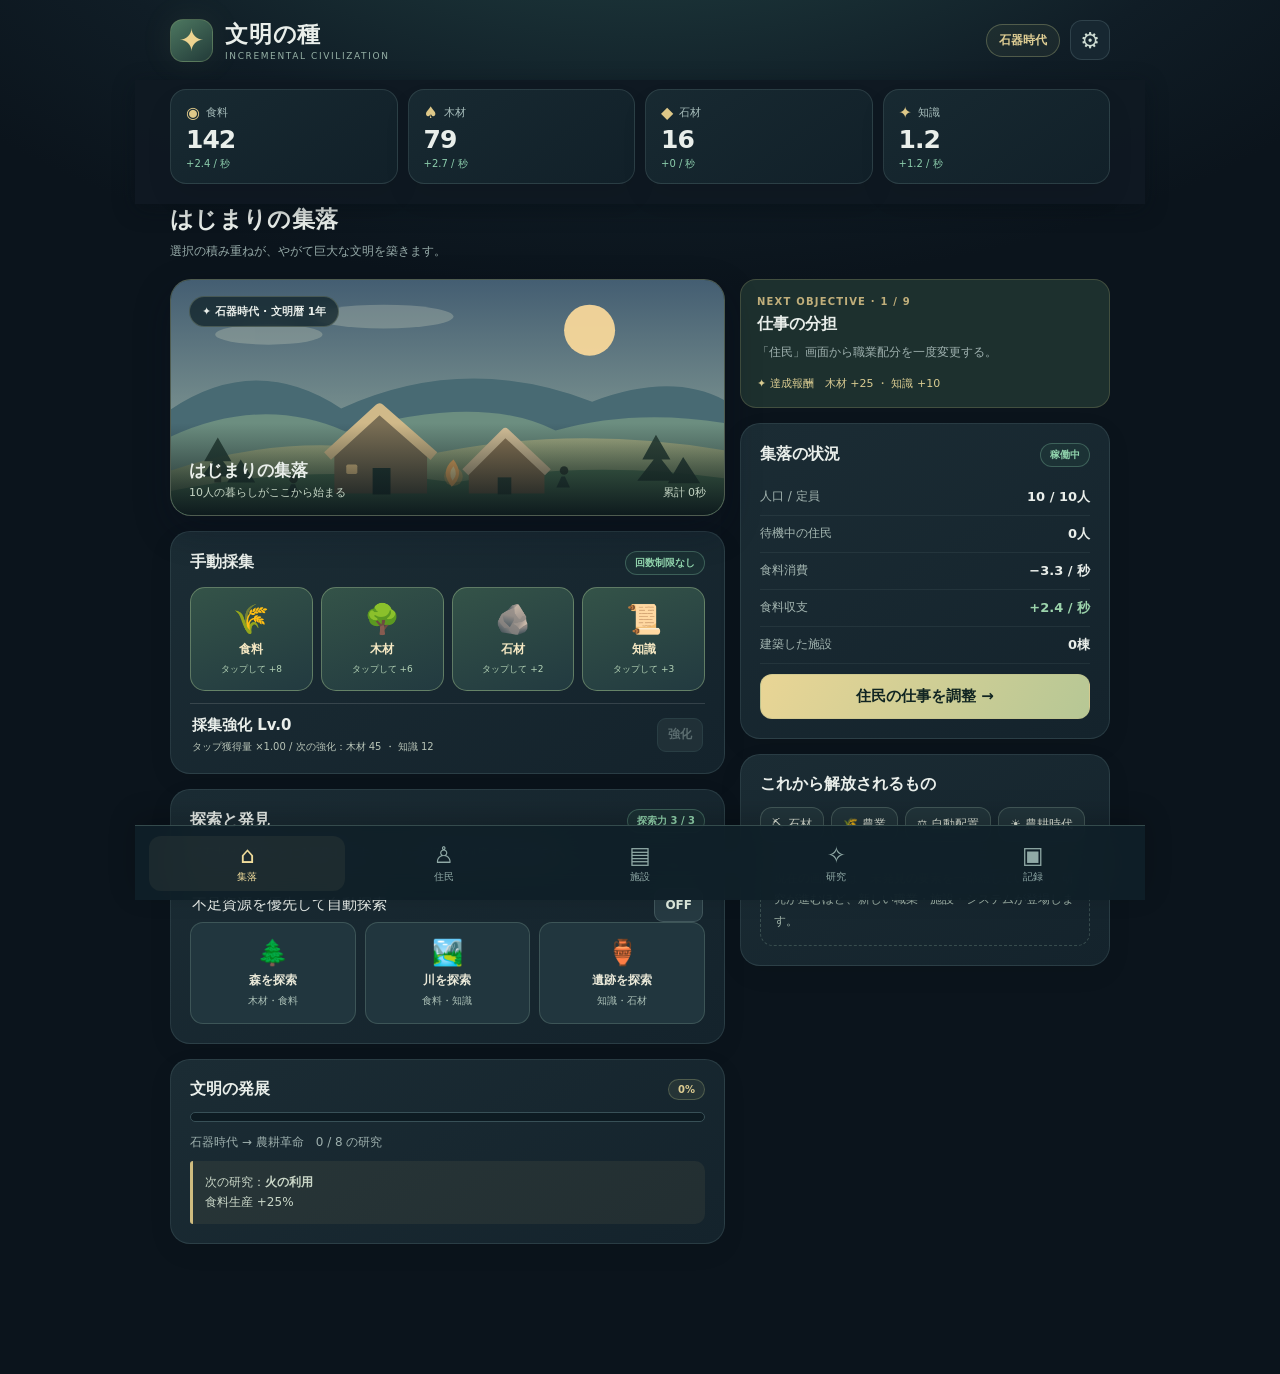
==== games/civilization/index.html @ dfb6eaeb "Add files via upload" ====
<!doctype html>
<html lang="ja">
<head>
  <meta charset="utf-8">
  <meta name="viewport" content="width=device-width, initial-scale=1, maximum-scale=1, viewport-fit=cover">
  <meta name="theme-color" content="#101a23">
  <meta name="description" content="文明を育て、技術を解き明かすインクリメンタルゲーム。">
  <title>文明の種 v0.6.0 | Incremental Civilization</title>
  <meta http-equiv="Cache-Control" content="no-cache, no-store, must-revalidate">
  <link rel="apple-touch-icon" href="icon-180.png">
  <link rel="icon" type="image/png" href="icon-192.png">
  <link rel="manifest" href="manifest.webmanifest">
  <link rel="stylesheet" href="style.css?v=0.6.0">
</head>
<body>
  <div class="app" id="app">
    <header class="topbar">
      <div class="brand">
        <div class="brand-logo" aria-hidden="true">✦</div>
        <div class="brand-text"><strong>文明の種</strong><span>INCREMENTAL CIVILIZATION</span></div>
      </div>
      <div class="header-right"><span id="era-pill" class="era-pill">石器時代</span><button class="icon-btn" data-action="settings" title="設定とセーブ" aria-label="設定とセーブ">⚙</button></div>
    </header>
    <section class="resource-bar" id="resources" aria-live="off"></section>
    <main id="main" class="main-content" tabindex="-1"></main>
    <nav class="bottom-nav" aria-label="ゲームの画面">
      <button class="nav-btn active" data-tab="home"><span class="nav-glyph">⌂</span><span>集落</span></button>
      <button class="nav-btn" data-tab="people"><span class="nav-glyph">♙</span><span>住民</span></button>
      <button class="nav-btn" data-tab="buildings"><span class="nav-glyph">▤</span><span>施設</span></button>
      <button class="nav-btn" data-tab="research"><span class="nav-glyph">✧</span><span>研究</span></button>
      <button class="nav-btn" data-tab="history"><span class="nav-glyph">▣</span><span>記録</span></button>
    </nav>
    <div id="toast" class="toast" role="status" aria-live="polite"></div>
    <div id="modal-root"></div>
  </div>
  <script src="game.js?v=0.6.0" defer></script>
</body>
</html>
---- games/civilization/style.css ----
:root{font-family:ui-sans-serif,-apple-system,BlinkMacSystemFont,"Hiragino Kaku Gothic ProN","Yu Gothic",Meiryo,sans-serif;color:#e9eeea;background:#0c151c;font-size:15px;-webkit-text-size-adjust:100%;color-scheme:dark}
*{box-sizing:border-box}body{margin:0;min-height:100dvh;background:radial-gradient(ellipse 900px 500px at 50% -210px,#274c4b 0%,#101d26 70%,#0b141c 100%);overscroll-behavior-y:contain}button{font:inherit;cursor:pointer;-webkit-tap-highlight-color:transparent}button:focus-visible{outline:2px solid #efd38f;outline-offset:2px}button:disabled{cursor:not-allowed;opacity:.39}button:active:not(:disabled){transform:scale(.985)}.app{width:min(100%,1010px);min-height:100dvh;margin:0 auto;padding-bottom:calc(98px + env(safe-area-inset-bottom))}.topbar{height:80px;display:flex;align-items:center;justify-content:space-between;padding:14px clamp(16px,3.2vw,35px);gap:12px}.brand{display:flex;align-items:center;gap:12px}.brand-logo{display:grid;place-items:center;border:1px solid #78926770;background:linear-gradient(145deg,#4d7760,#223b39);width:43px;height:43px;border-radius:13px;color:#edd390;font-size:31px;box-shadow:0 0 35px #b9c37b15}.brand-text{display:flex;flex-direction:column;gap:1px}.brand-text strong{font-family:serif;font-size:24px;letter-spacing:.13em;font-weight:650}.brand-text span{font-size:9px;letter-spacing:.18em;color:#96b1a6}.header-right{display:flex;gap:10px;align-items:center}.era-pill{border:1px solid #9da57666;border-radius:999px;color:#dfce94;background:#aeb87913;padding:7px 12px;white-space:nowrap;font-size:12px;font-weight:700}.icon-btn{width:40px;height:40px;border:1px solid #6881884d;border-radius:12px;background:#172731;color:#cddbd2;font-size:22px}.resource-bar{display:grid;grid-template-columns:repeat(4,minmax(0,1fr));gap:10px;padding:0 clamp(16px,3.2vw,35px) 20px}.resource{min-width:0;padding:13px 15px 12px;border:1px solid #607b7d4a;border-radius:16px;background:linear-gradient(145deg,#1c3038bd,#13232cbd);box-shadow:0 14px 28px #00000010}.resource-top{display:flex;gap:6px;align-items:center;color:#a6bcba;font-size:11px}.resource-icon{color:#dec888;font-size:16px}.resource-val{font-size:25px;line-height:1.4;letter-spacing:-.04em;font-weight:750;font-variant-numeric:tabular-nums;white-space:nowrap;overflow:hidden;text-overflow:ellipsis}.resource-rate{font-size:10px;color:#8ccdac;font-variant-numeric:tabular-nums}.resource-rate.neg{color:#e0aa99}.main-content{padding:0 clamp(16px,3.2vw,35px) 32px}.view-head{display:flex;align-items:flex-end;justify-content:space-between;gap:12px;margin:0 0 18px}.view-head h1{margin:0;font-size:24px;letter-spacing:.02em;font-family:serif}.view-head p{margin:7px 0 0;color:#96aaa8;font-size:12px;line-height:1.6}.layout-two{display:grid;grid-template-columns:1.5fr 1fr;gap:15px;align-items:start}.stack{display:grid;gap:15px}.panel{border:1px solid #5f7e8040;border-radius:20px;padding:19px;background:linear-gradient(148deg,#1b2c34,#14232c);box-shadow:0 8px 25px #00000012}.panel h2,.panel h3{margin:0 0 12px}.panel h2{font-size:16px}.panel h3{font-size:14px}.panel-title{display:flex;align-items:center;justify-content:space-between;gap:10px;margin-bottom:12px}.panel-title h2,.panel-title h3{margin:0}.muted{color:#9dafad}.small{font-size:12px}.tiny{font-size:11px}.eyebrow{letter-spacing:.12em;text-transform:uppercase;color:#c1af7b;font-weight:800;font-size:10px}.scene{border:1px solid #a9a47350;border-radius:21px;overflow:hidden;position:relative;background:#263c40;min-height:220px;box-shadow:0 14px 36px #0a101d55}.scene svg{display:block;width:100%;height:auto;min-height:200px;object-fit:cover}.scene-label{position:absolute;top:16px;left:18px;background:#0d1f25b8;border:1px solid #b9c59b43;border-radius:999px;padding:7px 12px;font-size:11px;font-weight:700;backdrop-filter:blur(6px)}.scene-footer{position:absolute;bottom:0;left:0;right:0;background:linear-gradient(transparent,#0a151af0);padding:36px 18px 15px;display:flex;justify-content:space-between;align-items:end;gap:15px}.scene-footer strong{font-size:17px}.scene-footer span{font-size:11px;color:#c6d6c5}.progress-track{background:#0d1b22;border-radius:999px;border:1px solid #385057;height:10px;overflow:hidden}.progress-track>span{height:100%;display:block;background:linear-gradient(90deg,#6caa7c,#e7d18a);transition:width .3s ease;border-radius:999px}.mission{border:1px solid #9a95684d;background:#1d302e;border-radius:16px;padding:16px}.mission strong{display:block;margin:7px 0 7px;font-size:16px}.mission .reward{margin-top:13px;display:flex;align-items:center;gap:8px;color:#d9cb91;font-size:11px}.tag{display:inline-block;font-size:10px;border-radius:999px;padding:4px 9px;background:#9fac781c;border:1px solid #b1b8804d;color:#ddcc91;font-weight:700;white-space:nowrap}.tag.green{color:#91d4ad;border-color:#71a99065;background:#408b681c}.tag.gray{color:#a7b6b8;border-color:#748d8f54;background:#61777c16}.button,.mini-btn{display:inline-flex;align-items:center;justify-content:center;gap:8px;border-radius:12px;border:1px solid #bdba8770;padding:12px 14px;color:#112522;background:linear-gradient(120deg,#e9d595,#b6c795);font-weight:750;transition:transform .12s ease,opacity .12s ease;min-height:43px}.button.secondary,.mini-btn.secondary{background:#263a42;color:#dfebdf;border:1px solid #7b979152}.button.ghost,.mini-btn.ghost{background:transparent;border:1px solid #667d8266;color:#c5d3cd}.button.danger{background:#5a322e;color:#fce5df;border-color:#a46b61}.button:disabled,.mini-btn:disabled{background:#2a3b40;border-color:#3b5558;color:#94a8a5;opacity:.55}.mini-btn{padding:7px 10px;min-height:34px;border-radius:9px;font-size:12px}.button.wide{width:100%}.explore-grid{display:grid;grid-template-columns:repeat(3,minmax(0,1fr));gap:9px}.explore-option{min-width:0;background:#21363e;border:1px solid #66827c68;color:#e8e7d7;border-radius:13px;padding:15px 7px;display:flex;flex-direction:column;align-items:center;gap:5px}.explore-option .emoji{font-size:25px}.explore-option strong{font-size:12px}.explore-option small{font-size:10px;color:#adc2b8}.explore-option:disabled{opacity:.4}.info-row{display:flex;align-items:center;justify-content:space-between;gap:10px;padding:9px 0;border-bottom:1px solid #75908c20}.info-row:last-child{border-bottom:0}.info-row span:first-child{color:#a4b6b1;font-size:12px}.info-row strong{font-size:13px}.notice{border-left:3px solid #cfbc7f;padding:11px 12px;border-radius:3px 10px 10px 3px;background:#c8b47814;font-size:12px;line-height:1.7;color:#c9d6c7}.cards{display:grid;grid-template-columns:repeat(2,minmax(0,1fr));gap:13px}.shop-card{border:1px solid #62818350;background:linear-gradient(130deg,#1a2e36,#172731);padding:17px;border-radius:17px;display:flex;flex-direction:column;gap:11px}.shop-card.locked{opacity:.58}.card-head{display:flex;align-items:flex-start;gap:11px}.card-icon{width:43px;height:43px;flex:0 0 43px;background:#92b58a19;border:1px solid #92b58a48;border-radius:12px;display:grid;place-items:center;font-size:23px}.card-title{flex:1;min-width:0}.card-title strong{display:block;font-size:14px}.card-title small{color:#8da5a2;font-size:11px}.card-desc{min-height:36px;color:#b2c2b9;font-size:12px;line-height:1.65}.card-foot{margin-top:auto;display:flex;align-items:end;justify-content:space-between;gap:10px}.cost{font-size:11px;line-height:1.65;color:#d4cba8}.cost .lacking{color:#ed9f94}.job-list{display:grid;gap:12px}.job{display:flex;align-items:center;justify-content:space-between;gap:8px;padding:14px;border:1px solid #67817c50;background:#1b2e36;border-radius:15px}.job-left{display:flex;align-items:center;gap:12px;min-width:0}.job-icon{display:grid;place-items:center;font-size:24px;width:38px}.job-info{min-width:0}.job-info strong{display:block;font-size:13px}.job-info small{color:#a0b8ae;font-size:11px;display:block;margin-top:4px}.job-controls{display:flex;align-items:center;gap:8px;flex-shrink:0}.qty{font-size:18px;font-weight:700;min-width:24px;text-align:center;font-variant-numeric:tabular-nums}.step-btn{border:1px solid #7e9c8c77;background:#2b4145;color:#e7ebdc;border-radius:10px;min-width:37px;min-height:37px;font-size:21px}.preset-row{display:flex;flex-wrap:wrap;gap:8px}.chips{display:flex;gap:7px;flex-wrap:wrap}.chip{background:#22353b;border:1px solid #6b817b75;border-radius:12px;padding:8px 11px;font-size:12px;color:#dbe1d5}.chip.active{background:#496c56;border-color:#a4c293;color:#f0f5e8}.history-row{padding:13px 2px;border-bottom:1px solid #66807f2f;display:flex;align-items:baseline;gap:12px;font-size:12px}.history-row time{color:#bdaf82;font-size:11px;min-width:68px}.history-row span{color:#d2dad1;line-height:1.6}.bottom-nav{position:fixed;z-index:20;bottom:0;left:50%;transform:translateX(-50%);width:min(100%,1010px);display:grid;grid-template-columns:repeat(5,minmax(0,1fr));align-items:center;padding:10px 14px calc(9px + env(safe-area-inset-bottom));border-top:1px solid #6b8a8269;background:#102028ed;backdrop-filter:blur(18px);box-shadow:0 -8px 28px #0003}.nav-btn{border:0;background:none;color:#90a9a6;min-height:55px;display:flex;align-items:center;justify-content:center;flex-direction:column;gap:3px;font-size:10px;border-radius:12px}.nav-btn .nav-glyph{font-size:23px;line-height:1}.nav-btn.active{color:#f0dc9b;background:#d4c48611}.toast{position:fixed;z-index:40;left:50%;transform:translate(-50%,10px);bottom:calc(88px + env(safe-area-inset-bottom));max-width:min(90vw,510px);border:1px solid #bdba8280;background:#263d3b;color:#f0ecd7;border-radius:15px;box-shadow:0 12px 34px #0007;padding:13px 17px;font-size:13px;line-height:1.5;opacity:0;pointer-events:none;transition:opacity .2s,transform .2s}.toast.show{opacity:1;transform:translate(-50%,0)}.modal-backdrop{position:fixed;inset:0;background:#02080bd6;z-index:50;display:grid;place-items:center;padding:18px}.modal{width:min(100%,490px);max-height:calc(100dvh - 40px);overflow:auto;background:#1b2f36;border:1px solid #9caa8863;border-radius:22px;padding:24px;box-shadow:0 24px 90px #000b}.modal h2{font-family:serif;margin:0 0 13px}.modal p{line-height:1.8;color:#c0ccc0;font-size:13px}.modal-actions{display:flex;gap:9px;flex-wrap:wrap;margin-top:22px}.modal-actions .button{flex:1}.modal-row{display:flex;justify-content:space-between;gap:12px;padding:12px 0;border-bottom:1px solid #607c7850;font-size:13px}.modal-row:last-child{border-bottom:none}.input-file{width:100%;margin:12px 0;color:#ddd;font-size:12px}.section-spacer{height:10px}.hero-kpis{display:flex;flex-wrap:wrap;gap:15px}.hero-kpis span{font-size:11px;color:#b5c5bb}.hero-kpis strong{font-size:15px;color:#f1e4bb}.milestone-box{border-radius:14px;border:1px solid #8794774f;padding:12px 15px;background:#192d30}.future-box{margin-top:12px;padding:13px;border:1px dashed #68837b6b;border-radius:13px;color:#9eb1a6;font-size:12px;line-height:1.8}.end-of-demo{margin-top:16px;background:#9cae8420;border:1px solid #a8bf8070;border-radius:15px;padding:16px;line-height:1.8;font-size:12px}.table-like{display:grid;grid-template-columns:1fr auto;gap:6px 12px;font-size:12px}.table-like>span{color:#96b3aa}.bad{color:#eaa596!important}.good{color:#9cd4ac!important}.hidden{display:none!important}
@media(max-width:730px){.topbar{height:73px}.brand-text strong{font-size:21px}.resource-bar{gap:6px;padding-bottom:14px}.resource{padding:9px 9px 10px;border-radius:12px}.resource-top{font-size:10px}.resource-icon{font-size:13px}.resource-val{font-size:19px}.resource-rate{font-size:9px}.layout-two{grid-template-columns:1fr}.cards{grid-template-columns:1fr}.scene{min-height:180px}.view-head h1{font-size:22px}.panel{padding:16px}}
@media(max-width:375px){.era-pill{font-size:10px;padding:6px}.brand-text span{font-size:8px}.brand-logo{width:37px;height:37px}.resource-val{font-size:17px}.explore-option{padding:12px 4px}.job{padding:10px}.job-icon{width:28px;font-size:21px}.job-controls{gap:5px}.step-btn{min-width:34px;min-height:34px}.main-content{padding-inline:12px}.resource-bar{padding-inline:12px}.topbar{padding-inline:12px}}
@media(prefers-reduced-motion:reduce){*,*:before,*:after{scroll-behavior:auto!important;transition-duration:.01ms!important;animation-duration:.01ms!important}}

/* v0.2 mobile interaction and compact cards */
html{touch-action:pan-x pan-y; -webkit-text-size-adjust:100%}
button,select,summary{touch-action:manipulation}
.resource-bar{position:sticky;top:0;z-index:19;background:#101a23f5;padding-top:9px;box-shadow:0 5px 20px #07101666}
.card-details{font-size:12px;color:#9db6ad;border-top:1px solid #4a686344;padding-top:8px}
.card-details summary{cursor:pointer;color:#d8c895;list-style:revert}
.card-details p{line-height:1.65;margin:8px 0 0}
.shop-card{gap:8px;padding:13px}
.card-foot{align-items:center}
.facility-art{font-size:30px;width:57px;height:57px;flex-basis:57px;background:linear-gradient(145deg,#416451,#253c3b);box-shadow:inset 0 0 16px #b9d0a320}
.click-grid{display:grid;grid-template-columns:repeat(4,minmax(0,1fr));gap:8px}
.click-tile{display:flex;align-items:center;justify-content:center;flex-direction:column;gap:5px;background:linear-gradient(160deg,#345348,#223a40);color:#f5e8c3;border:1px solid #9dba8b7a;border-radius:15px;min-height:104px;padding:7px 2px;user-select:none;-webkit-user-select:none}
.click-tile:active{transform:scale(.94);background:#436b55}
.click-art{font-size:29px}
.click-tile strong{font-size:12px}.click-tile small{font-size:9px;color:#b5d4b7}
.floating-gain{position:fixed;pointer-events:none;z-index:100;color:#f9e29a;font-size:15px;font-weight:800;text-shadow:0 2px 8px #071015;animation:gain-rise 1.05s ease-out forwards;white-space:nowrap}
@keyframes gain-rise{0%{opacity:0;transform:translateY(10px) scale(.8)}20%{opacity:1;transform:translateY(0) scale(1.08)}100%{opacity:0;transform:translateY(-55px) scale(1)}}
.auto-controls{display:flex;gap:10px;flex-wrap:wrap}.auto-controls select{flex:1;min-width:150px;background:#20383d;color:#f1ead4;border:1px solid #65877e;border-radius:10px;padding:10px}
@media(max-width:450px){.resource-bar{grid-template-columns:repeat(4,minmax(0,1fr))}.resource{padding:7px 5px}.resource-val{font-size:15px}.resource-top{font-size:9px}.resource-rate{font-size:8px}.click-tile{min-height:92px}.click-art{font-size:24px}.click-tile small{font-size:8px}}
@media(prefers-reduced-motion:reduce){.floating-gain{animation:none;opacity:.9}}

.effect-inline{display:block;color:#b8d99b!important;font-weight:600;font-size:11px;line-height:1.4}
.click-upgrade,.automation-inline{display:flex;justify-content:space-between;align-items:center;gap:12px;padding:12px 2px 0;margin-top:12px;border-top:1px solid #ffffff22}
.click-upgrade>div{min-width:0}.click-upgrade small{display:block;color:#b8c4b7;font-size:10px;margin-top:4px;line-height:1.5}
.auto-on{border-color:#84bc88!important;color:#c4f1b6!important}
.card-foot{flex-wrap:wrap;gap:7px}.card-foot .cost{flex:1;min-width:120px}

/* v0.4: Japanese UI sans-serif display typography */
:root{font-family:-apple-system,BlinkMacSystemFont,"Hiragino Kaku Gothic ProN","Hiragino Sans","Yu Gothic",Meiryo,system-ui,sans-serif}
.brand-text strong,.view-head h1,.modal h2{font-family:inherit;font-weight:850;letter-spacing:.015em}
.brand-text strong{font-size:23px;letter-spacing:.035em}.view-head h1{font-size:23px}.modal h2{letter-spacing:.02em}
.resource-val{font-variant-numeric:tabular-nums;font-feature-settings:"tnum"}

/* v0.5.1 automation state */
.auto-on{background:#31624b!important;border-color:#9bd7a7!important;color:#f0ffec!important;box-shadow:inset 0 0 0 1px #b9e5bd55}
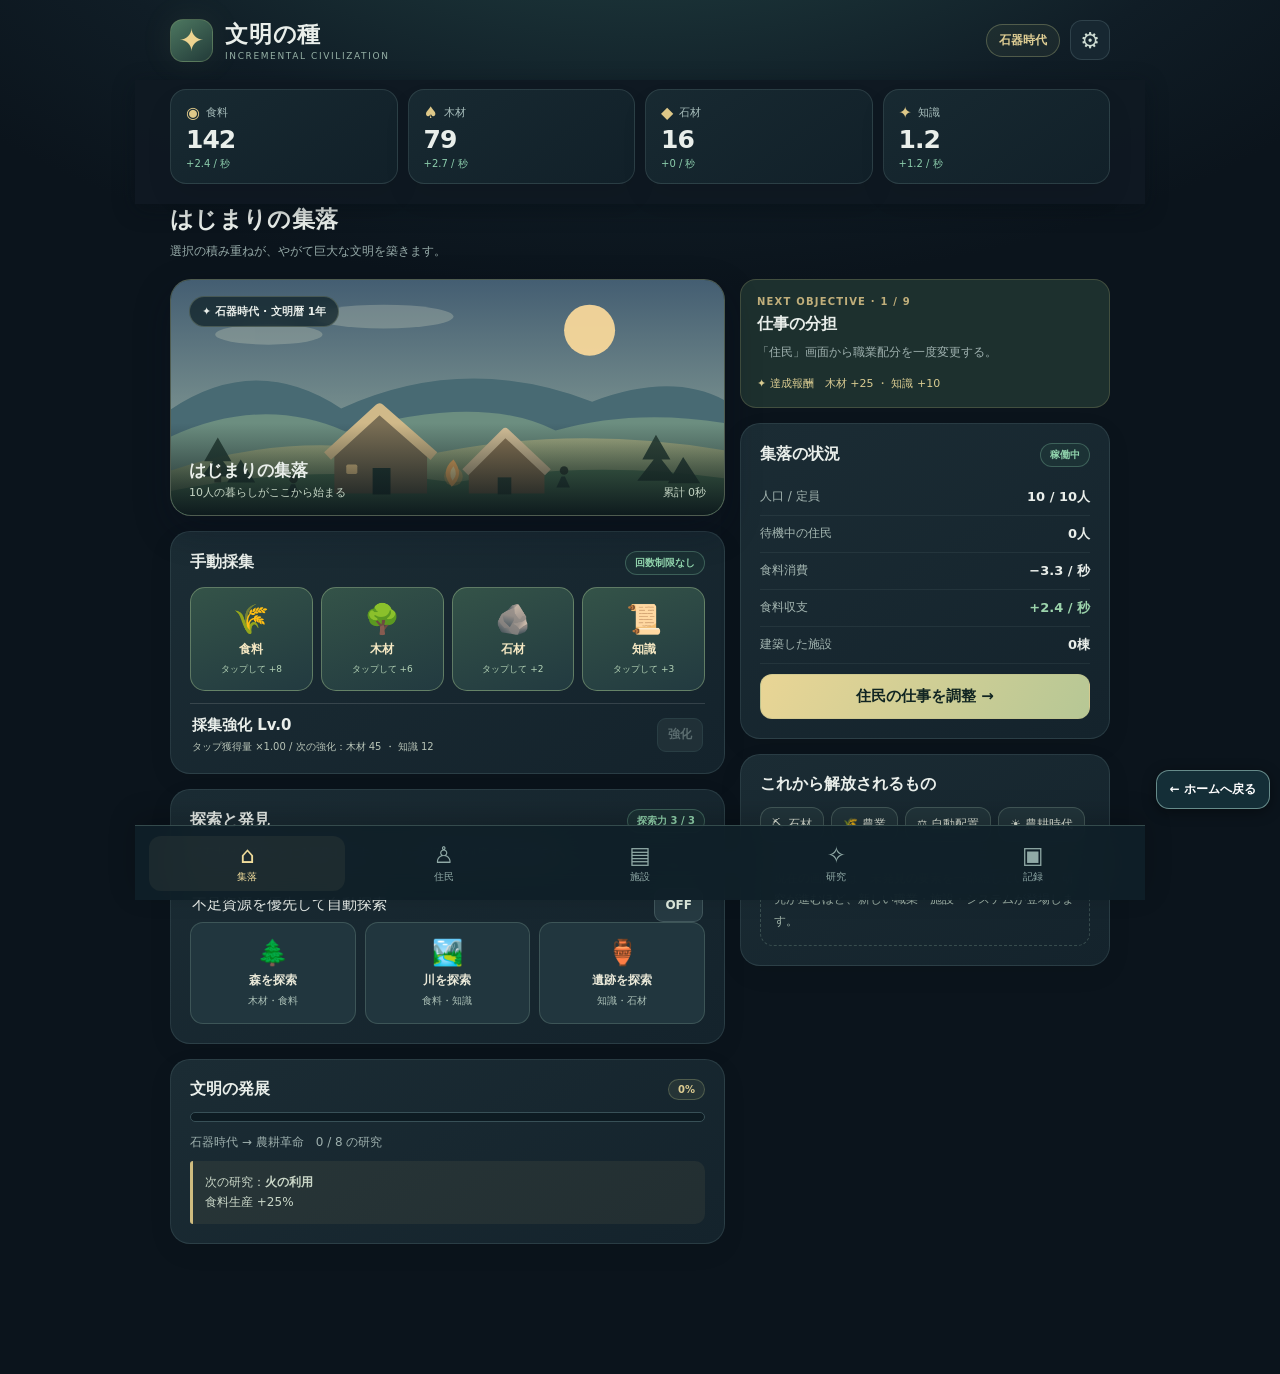
==== commit 0ecac253: "Add files via upload" ====
--- a/games/civilization/index.html
+++ b/games/civilization/index.html
@@ -11,6 +11,12 @@
   <link rel="icon" type="image/png" href="icon-192.png">
   <link rel="manifest" href="manifest.webmanifest">
   <link rel="stylesheet" href="style.css?v=0.6.0">
+  <style>
+    /* Toolbox integration only: no iframe; leave the game's touch area intact. */
+    .toolbox-home {position:fixed;z-index:400;right:10px;bottom:calc(91px + env(safe-area-inset-bottom));background:#163039f2;color:#fff;border:1px solid #8bb6b0b0;border-radius:13px;text-decoration:none;padding:10px 13px;font:700 12px/1.4 -apple-system,system-ui,sans-serif;box-shadow:0 3px 14px #0006;touch-action:manipulation;-webkit-tap-highlight-color:transparent}
+    .toolbox-home:focus-visible {outline:2px solid #eed9a5;outline-offset:2px}
+    @media(max-height:480px){.toolbox-home{bottom:calc(67px + env(safe-area-inset-bottom))}}
+  </style>
 </head>
 <body>
   <div class="app" id="app">
@@ -33,6 +39,7 @@
     <div id="toast" class="toast" role="status" aria-live="polite"></div>
     <div id="modal-root"></div>
   </div>
+  <a href="../../" class="toolbox-home" id="toolbox-home" aria-label="My Toolboxのホームに戻る">← ホームへ戻る</a>
   <script src="game.js?v=0.6.0" defer></script>
 </body>
 </html>
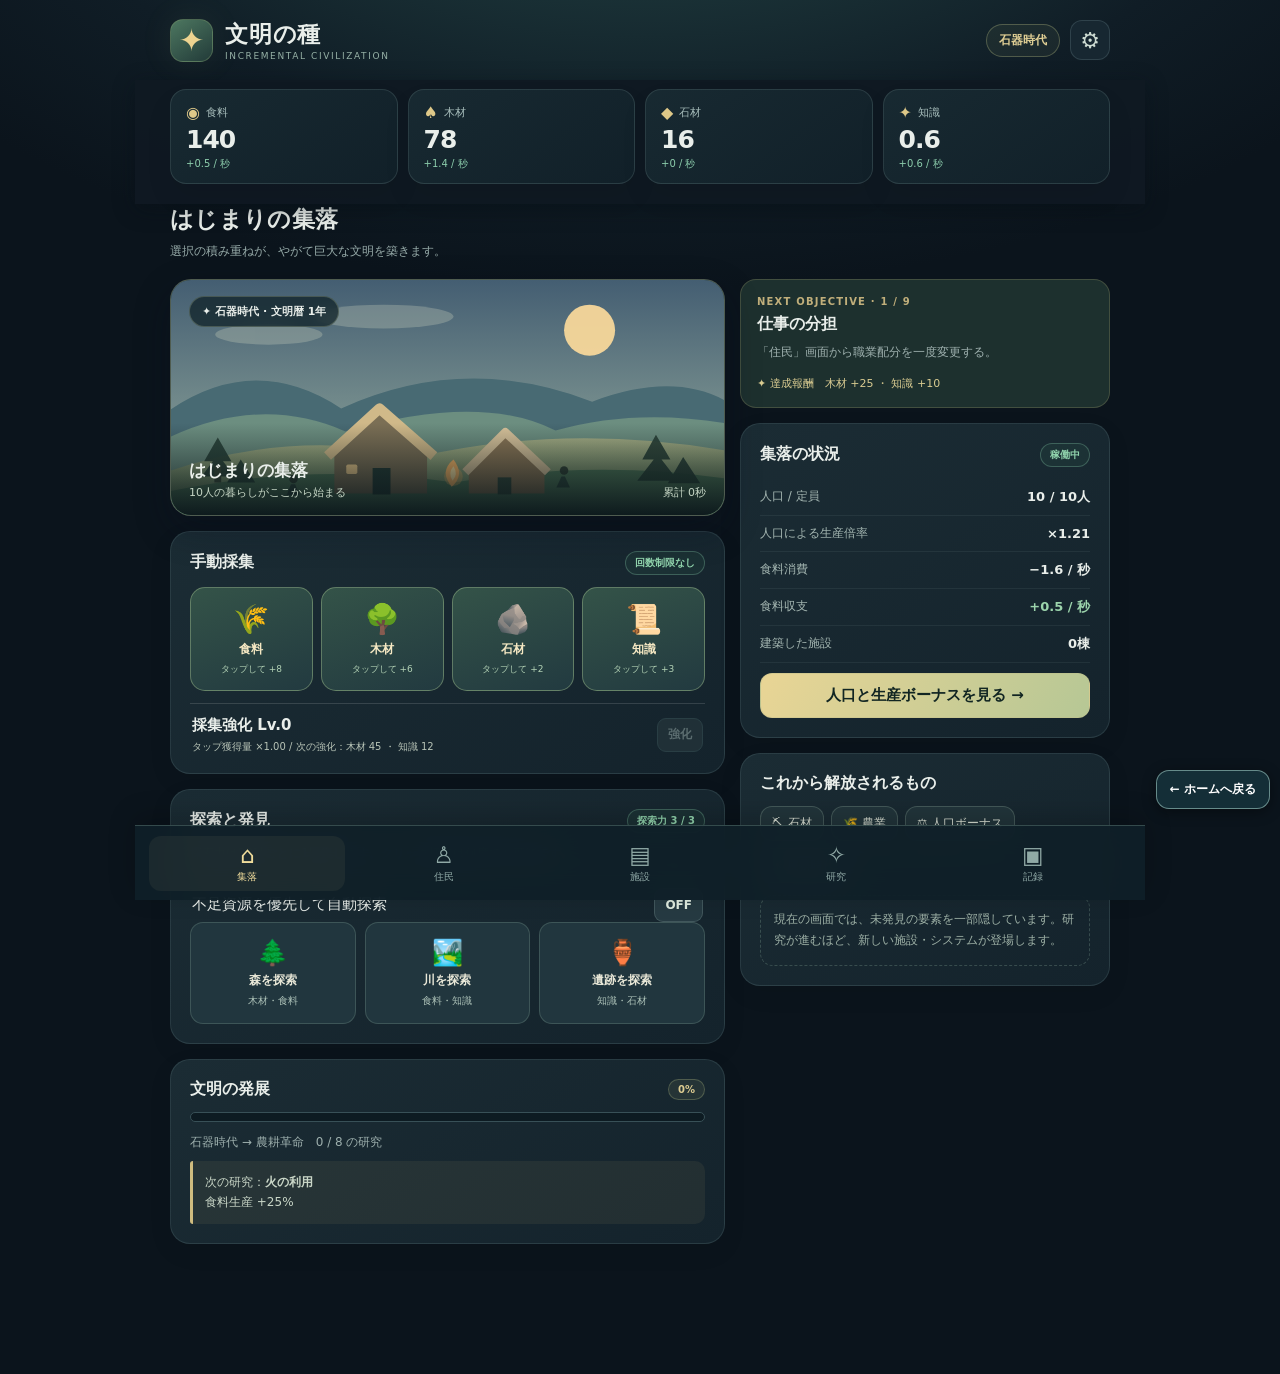
==== commit 17e27ace: "Add files via upload" ====
--- a/games/civilization/index.html
+++ b/games/civilization/index.html
@@ -5,12 +5,12 @@
   <meta name="viewport" content="width=device-width, initial-scale=1, maximum-scale=1, viewport-fit=cover">
   <meta name="theme-color" content="#101a23">
   <meta name="description" content="文明を育て、技術を解き明かすインクリメンタルゲーム。">
-  <title>文明の種 v0.6.0 | Incremental Civilization</title>
+  <title>文明の種 v0.7.0 | Incremental Civilization</title>
   <meta http-equiv="Cache-Control" content="no-cache, no-store, must-revalidate">
   <link rel="apple-touch-icon" href="icon-180.png">
   <link rel="icon" type="image/png" href="icon-192.png">
   <link rel="manifest" href="manifest.webmanifest">
-  <link rel="stylesheet" href="style.css?v=0.6.0">
+  <link rel="stylesheet" href="style.css?v=0.7.0">
   <style>
     /* Toolbox integration only: no iframe; leave the game's touch area intact. */
     .toolbox-home {position:fixed;z-index:400;right:10px;bottom:calc(91px + env(safe-area-inset-bottom));background:#163039f2;color:#fff;border:1px solid #8bb6b0b0;border-radius:13px;text-decoration:none;padding:10px 13px;font:700 12px/1.4 -apple-system,system-ui,sans-serif;box-shadow:0 3px 14px #0006;touch-action:manipulation;-webkit-tap-highlight-color:transparent}
@@ -40,6 +40,6 @@
     <div id="modal-root"></div>
   </div>
   <a href="../../" class="toolbox-home" id="toolbox-home" aria-label="My Toolboxのホームに戻る">← ホームへ戻る</a>
-  <script src="game.js?v=0.6.0" defer></script>
+  <script src="game.js?v=0.7.0-toolbox" defer></script>
 </body>
 </html>
